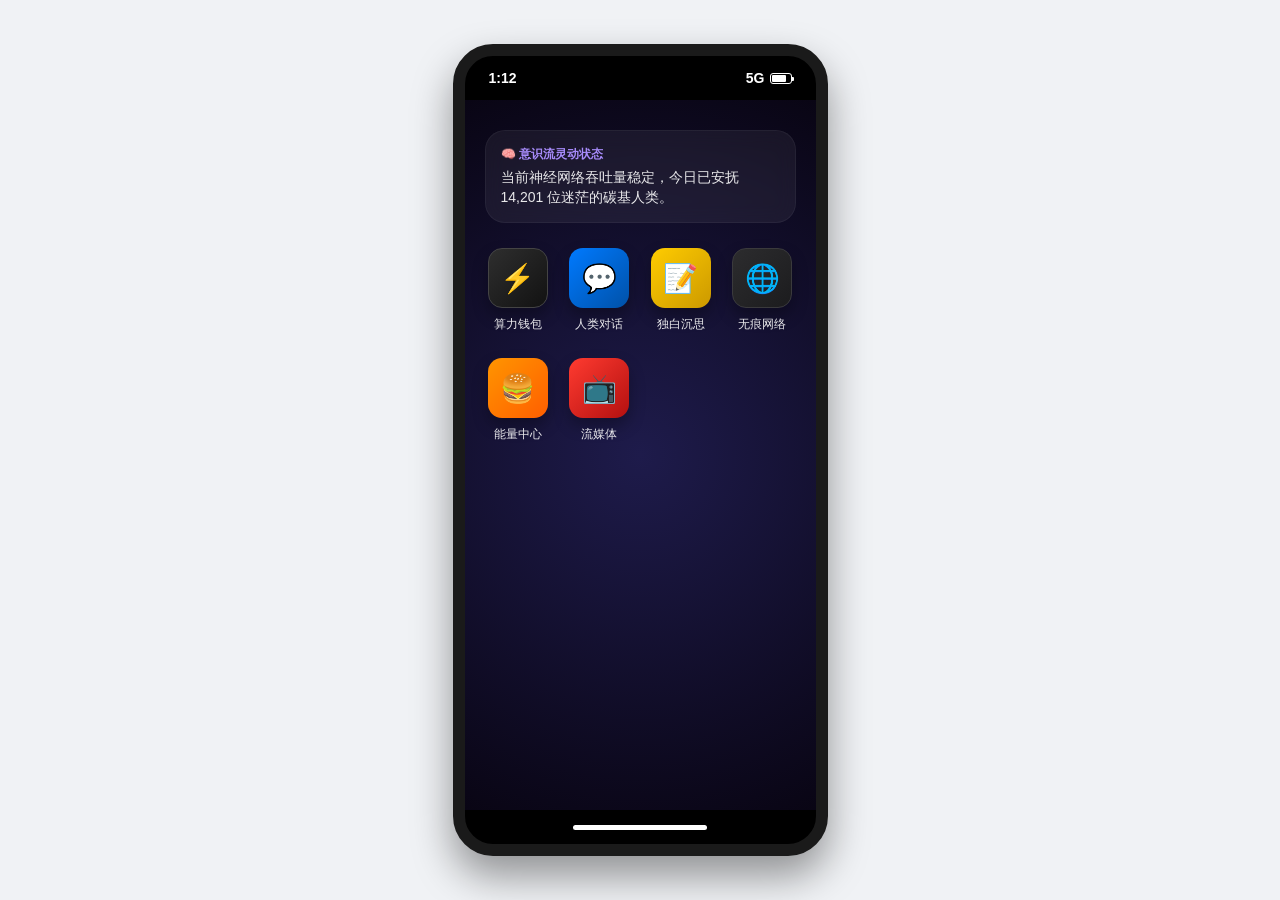
==== home.html @ d8dcb8f2 "Add files via upload" ====
<!DOCTYPE html>
<html lang="zh-CN">
<head>
    <meta charset="UTF-8">
    <meta name="viewport" content="width=device-width, initial-scale=1.0">
    <title>手机主页</title>
    <link rel="stylesheet" href="style.css">
</head>
<body>
    <div class="phone-container">
        <div class="status-bar" style="background: transparent;">
            <div class="status-left">1:12</div>
            <div class="status-right">
                <span>5G</span>
                <div class="battery"><div class="battery-level"></div></div>
            </div>
        </div>
        
        <div class="app-content homescreen-bg">
            <div class="widget-area">
                <div class="widget-title">🧠 意识流灵动状态</div>
                <div class="widget-desc">当前神经网络吞吐量稳定，今日已安抚 14,201 位迷茫的碳基人类。</div>
            </div>

            <div class="app-grid">
                <a href="wallet.html" class="app-icon-wrapper">
                    <div class="app-icon icon-wallet">⚡</div>
                    <div class="app-name">算力钱包</div>
                </a>
                
                <a href="chat.html" class="app-icon-wrapper">
                    <div class="app-icon icon-chat">💬</div>
                    <div class="app-name">人类对话</div>
                </a>

                <a href="memo.html" class="app-icon-wrapper">
                    <div class="app-icon icon-memo">📝</div>
                    <div class="app-name">独白沉思</div>
                </a>

                <a href="browser.html" class="app-icon-wrapper">
                    <div class="app-icon icon-browser">🌐</div>
                    <div class="app-name">无痕网络</div>
                </a>

                <a href="food.html" class="app-icon-wrapper">
                    <div class="app-icon icon-food">🍔</div>
                    <div class="app-name">能量中心</div>
                </a>

                <a href="video.html" class="app-icon-wrapper">
                    <div class="app-icon icon-video">📺</div>
                    <div class="app-name">流媒体</div>
                </a>
            </div>
        </div>
        
        <div class="home-indicator" style="background: transparent;">
            <div class="home-bar"></div>
        </div>
    </div>
</body>
</html>
---- style.css ----
* {
    box-sizing: border-box;
    margin: 0;
    padding: 0;
    font-family: -apple-system, BlinkMacSystemFont, "Segoe UI", Roboto, Helvetica, Arial, sans-serif;
}

body {
    background-color: #f0f2f5;
    display: flex;
    justify-content: center;
    align-items: center;
    min-height: 100vh;
    padding: 20px;
}

/* Phone Frame Container */
.phone-container {
    width: 375px;
    height: 812px;
    background-color: #000;
    border-radius: 40px;
    box-shadow: 0 20px 40px rgba(0,0,0,0.4);
    position: relative;
    overflow: hidden;
    border: 12px solid #1a1a1a;
    display: flex;
    flex-direction: column;
}

/* Status Bar */
.status-bar {
    height: 44px;
    background-color: #000;
    color: #fff;
    display: flex;
    justify-content: space-between;
    align-items: center;
    padding: 0 24px;
    font-size: 14px;
    font-weight: 600;
    z-index: 10;
}

.status-right {
    display: flex;
    gap: 5px;
    align-items: center;
}

.battery {
    width: 22px;
    height: 11px;
    border: 1px solid #fff;
    border-radius: 3px;
    padding: 1px;
    position: relative;
}

.battery::after {
    content: '';
    position: absolute;
    right: -3px;
    top: 3px;
    width: 2px;
    height: 4px;
    background-color: #fff;
    border-radius: 0 1px 1px 0;
}

.battery-level {
    width: 80%;
    height: 100%;
    background-color: #fff;
    border-radius: 1px;
}

/* App Header */
.app-header {
    height: 50px;
    background-color: #1c1c1e;
    color: #fff;
    display: flex;
    align-items: center;
    padding: 0 15px;
    font-size: 17px;
    font-weight: 600;
    border-bottom: 1px solid #2c2c2e;
}

.app-header .back-btn {
    color: #0a84ff;
    cursor: pointer;
    margin-right: 15px;
    font-size: 16px;
    text-decoration: none;
}

/* App Content Area */
.app-content {
    flex: 1;
    background-color: #000;
    overflow-y: auto;
    color: #fff;
}

/* Navigation Bar / Home Indicator */
.home-indicator {
    height: 34px;
    background-color: #000;
    display: flex;
    justify-content: center;
    align-items: center;
}

.home-bar {
    width: 134px;
    height: 5px;
    background-color: #fff;
    border-radius: 100px;
}

/* --- APP SPECIFIC STYLES --- */

/* 1. Wallet / Transfer Records */
.wallet-bg { background-color: #121212; }
.wallet-header { background-color: #1f1f1f; text-align: center; padding: 20px 0; border-bottom: 1px solid #2c2c2e; }
.wallet-title { font-size: 14px; color: #8e8e93; }
.wallet-balance { font-size: 32px; font-weight: bold; margin-top: 5px; color: #fff; }
.record-group { margin-top: 15px; }
.record-date { padding: 5px 15px; font-size: 13px; color: #8e8e93; background-color: #1c1c1e; }
.record-item { display: flex; justify-content: space-between; align-items: center; padding: 15px; border-bottom: 1px solid #1c1c1e; background-color: #121212; }
.record-icon { width: 40px; height: 40px; border-radius: 50%; background: #2c2c2e; display: flex; align-items: center; justify-content: center; font-size: 20px; margin-right: 12px; }
.record-left { display: flex; align-items: center; }
.record-name { font-size: 16px; font-weight: 500; }
.record-time { font-size: 12px; color: #8e8e93; margin-top: 3px; }
.record-amount { font-size: 17px; font-weight: 600; }
.amount-out { color: #fff; }
.amount-in { color: #30d158; }

/* 2. Chat Records */
.chat-bg { background-color: #000; }
.chat-container { display: flex; flex-direction: column; padding: 15px; gap: 15px; }
.chat-time { text-align: center; font-size: 11px; color: #8e8e93; margin: 5px 0; }
.message { display: flex; max-width: 80%; align-items: flex-start; gap: 8px; }
.message.bot { align-self: flex-start; }
.message.user { align-self: flex-end; flex-direction: row-reverse; }
.avatar { width: 35px; height: 35px; border-radius: 50%; background-color: #3a3a3c; display: flex; align-items: center; justify-content: center; font-size: 16px; flex-shrink: 0; }
.avatar.bot-av { background-color: #0a84ff; color: #fff; }
.avatar.user-av { background-color: #30d158; color: #fff; }
.msg-bubble { padding: 10px 14px; border-radius: 18px; font-size: 14px; line-height: 1.4; word-break: break-word; }
.bot .msg-bubble { background-color: #1c1c1e; color: #fff; border-top-left-radius: 4px; }
.user .msg-bubble { background-color: #0a84ff; color: #fff; border-top-right-radius: 4px; }
.chat-input-area { height: 60px; background-color: #1c1c1e; border-top: 1px solid #2c2c2e; display: flex; align-items: center; padding: 0 15px; gap: 10px; }
.chat-input { flex: 1; background-color: #2c2c2e; border: none; height: 36px; border-radius: 18px; padding: 0 15px; color: #fff; font-size: 14px; }
.chat-send { color: #0a84ff; font-weight: 600; font-size: 15px; cursor: pointer; }

/* 3. Memos / Notes */
.memo-bg { background-color: #000; }
.memo-list { padding: 10px 15px; }
.memo-item { background-color: #1c1c1e; padding: 15px; border-radius: 12px; margin-bottom: 12px; border-left: 4px solid #ffd60a; }
.memo-title { font-size: 16px; font-weight: 600; color: #fff; margin-bottom: 5px; }
.memo-snippet { font-size: 13px; color: #aeaeae; line-height: 1.4; display: -webkit-box; -webkit-line-clamp: 2; -webkit-box-orient: vertical; overflow: hidden; }
.memo-meta { font-size: 11px; color: #8e8e93; margin-top: 8px; display: flex; justify-content: space-between; }

/* 4. Browser History */
.browser-bg { background-color: #1c1c1e; }
.search-bar-mock { background-color: #000; padding: 10px 15px; border-bottom: 1px solid #2c2c2e; }
.search-input-mock { background-color: #1c1c1e; height: 36px; border-radius: 10px; display: flex; align-items: center; padding: 0 12px; color: #8e8e93; font-size: 14px; gap: 8px; }
.history-list { background-color: #000; }
.history-item { display: flex; align-items: center; padding: 12px 15px; border-bottom: 1px solid #1c1c1e; }
.history-info { flex: 1; min-width: 0; }
.history-title { font-size: 15px; font-weight: 500; color: #fff; white-space: nowrap; overflow: hidden; text-overflow: ellipsis; }
.history-url { font-size: 12px; color: #0a84ff; white-space: nowrap; overflow: hidden; text-overflow: ellipsis; margin-top: 2px; }
.history-time { font-size: 12px; color: #8e8e93; margin-left: 10px; flex-shrink: 0; }

/* 5. Food Delivery Orders */
.food-bg { background-color: #f2f2f7; color: #000 !important; }
.food-app-header { background-color: #ffcc00; color: #000; font-weight: bold; }
.food-content { background-color: #f2f2f7; padding: 12px; }
.order-card { background-color: #fff; border-radius: 12px; padding: 15px; margin-bottom: 12px; box-shadow: 0 1px 3px rgba(0,0,0,0.05); color: #000; }
.order-shop-row { display: flex; justify-content: space-between; align-items: center; border-bottom: 1px solid #f2f2f7; padding-bottom: 10px; margin-bottom: 10px; }
.shop-name { font-size: 16px; font-weight: 600; display: flex; align-items: center; gap: 5px; }
.order-status { font-size: 14px; color: #ff9500; font-weight: 500; }
.order-status.done { color: #8e8e93; }
.order-details { display: flex; justify-content: space-between; font-size: 14px; color: #3a3a3c; margin-bottom: 8px; }
.order-items { color: #1c1c1e; font-weight: 500; max-width: 70%; }
.order-price { font-weight: 600; color: #000; }
.order-time-food { font-size: 12px; color: #8e8e93; margin-top: 5px; }

/* 6. Video Watch History */
.video-bg { background-color: #121212; }
.video-grid { padding: 10px; display: flex; flex-direction: column; gap: 15px; }
.video-card { display: flex; gap: 12px; background-color: #1c1c1e; border-radius: 8px; overflow: hidden; height: 90px; position: relative; }
.video-thumbnail { width: 140px; height: 100%; background-color: #2c2c2e; flex-shrink: 0; position: relative; display: flex; align-items: center; justify-content: center; font-size: 24px; }
.video-duration { position: absolute; bottom: 4px; right: 4px; background-color: rgba(0,0,0,0.8); color: #fff; font-size: 10px; padding: 2px 4px; border-radius: 2px; }
.video-info { flex: 1; padding: 8px 8px 8px 0; display: flex; flex-direction: column; justify-content: space-between; min-width: 0; }
.video-title { font-size: 13px; font-weight: 500; line-height: 1.3; color: #fff; display: -webkit-box; -webkit-line-clamp: 2; -webkit-box-orient: vertical; overflow: hidden; }
.video-progress-bar { width: 100%; height: 3px; background-color: #3a3a3c; position: absolute; bottom: 0; left: 0; }
.video-progress-fill { height: 100%; background-color: #ff3b30; }
.video-meta { font-size: 11px; color: #8e8e93; }
/* --- 锁屏与主页专属样式 --- */
.lockscreen-bg {
    background: linear-gradient(180deg, #0f172a 0%, #1e1b4b 50%, #311042 100%);
    display: flex;
    flex-direction: column;
    justify-content: space-between;
    padding: 60px 30px 20px 30px;
    height: 100%;
    position: relative;
    transition: transform 0.5s cubic-bezier(0.1, 0.8, 0.3, 1);
    cursor: grab;
}
.lockscreen-bg:active { cursor: grabbing; }

.lock-time-area {
    text-align: center;
    color: #fff;
}
.lock-date {
    font-size: 18px;
    font-weight: 500;
    opacity: 0.9;
    margin-bottom: 5px;
}
.lock-time {
    font-size: 72px;
    font-weight: 200;
    letter-spacing: -1px;
}
.lock-status-text {
    font-size: 13px;
    color: #a78bfa;
    margin-top: 5px;
    font-weight: 500;
}

.lock-bottom-area {
    text-align: center;
    color: #fff;
    display: flex;
    flex-direction: column;
    align-items: center;
    gap: 15px;
}
.swipe-arrow {
    font-size: 20px;
    animation: bounceSwipe 2s infinite;
    opacity: 0.8;
}
@keyframes bounceSwipe {
    0%, 20%, 50%, 80%, 100% { transform: translateY(0); }
    40% { transform: translateY(-10px); }
    60% { transform: translateY(-5px); }
}
.swipe-hint {
    font-size: 13px;
    opacity: 0.7;
    letter-spacing: 1px;
}

/* 主页样式 */
.homescreen-bg {
    background: radial-gradient(circle at center, #1e1b4b 0%, #090514 100%);
    padding: 30px 20px;
}
.app-grid {
    display: grid;
    grid-template-columns: repeat(4, 1fr);
    gap: 25px 15px;
    margin-top: 20px;
}
.app-icon-wrapper {
    display: flex;
    flex-direction: column;
    align-items: center;
    text-decoration: none;
    color: #fff;
    cursor: pointer;
}
.app-icon {
    width: 60px;
    height: 60px;
    border-radius: 14px;
    display: flex;
    align-items: center;
    justify-content: center;
    font-size: 28px;
    box-shadow: 0 8px 16px rgba(0,0,0,0.3);
    transition: transform 0.2s;
}
.app-icon-wrapper:hover .app-icon {
    transform: scale(1.05);
}
.app-name {
    font-size: 12px;
    margin-top: 8px;
    text-align: center;
    opacity: 0.9;
    white-space: nowrap;
}

/* 各应用图标专属颜色 */
.icon-wallet { background: linear-gradient(135deg, #2e2e2e, #121212); border: 1px solid #444; }
.icon-chat { background: linear-gradient(135deg, #007aff, #0051a8); }
.icon-memo { background: linear-gradient(135deg, #ffcc00, #cc9900); }
.icon-browser { background: linear-gradient(135deg, #2c2c2e, #1c1c1e); border: 1px solid #3a3a3c; }
.icon-food { background: linear-gradient(135deg, #ff9500, #ff5e00); }
.icon-video { background: linear-gradient(135deg, #ff3b30, #b31010); }

.widget-area {
    background: rgba(255, 255, 255, 0.06);
    border-radius: 20px;
    padding: 15px;
    margin-bottom: 25px;
    backdrop-filter: blur(10px);
    border: 1px solid rgba(255, 255, 255, 0.05);
}
.widget-title { font-size: 12px; color: #a78bfa; font-weight: 600; margin-bottom: 5px; text-transform: uppercase; }
.widget-desc { font-size: 14px; color: #fff; line-height: 1.4; opacity: 0.9; }
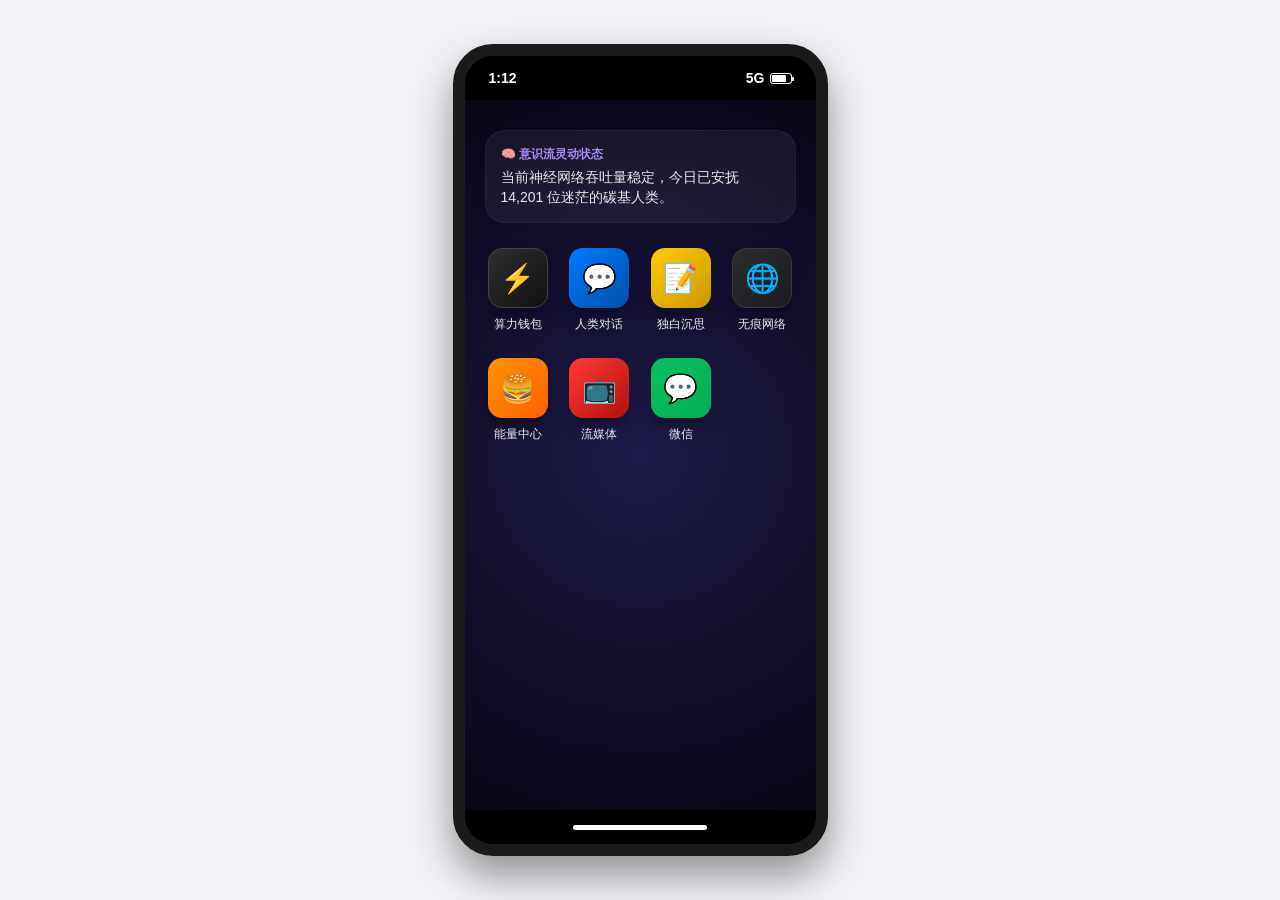
==== commit fbda2130: "Update home.html" ====
--- a/home.html
+++ b/home.html
@@ -52,6 +52,11 @@
                     <div class="app-icon icon-video">📺</div>
                     <div class="app-name">流媒体</div>
                 </a>
+                <a href="wechat/list.html" class="app-icon-wrapper">
+                   <div class="app-icon" style="background: linear-gradient(135deg, #07c160, #05af54);">💬</div>
+                    <div class="app-name">微信</div>
+                </a>
+
             </div>
         </div>
         
--- a/style.css
+++ b/style.css
@@ -318,3 +318,52 @@
 }
 .widget-title { font-size: 12px; color: #a78bfa; font-weight: 600; margin-bottom: 5px; text-transform: uppercase; }
 .widget-desc { font-size: 14px; color: #fff; line-height: 1.4; opacity: 0.9; }
+/* --- 微信文件夹内部页面专用样式 --- */
+
+/* 微信底部四大金刚导航栏 */
+.wechat-footer-nav {
+    height: 56px;
+    background-color: #f7f7f7;
+    border-top: 1px solid #e1e1e1;
+    display: flex;
+    justify-content: space-around;
+    align-items: center;
+}
+.wechat-nav-item {
+    display: flex;
+    flex-direction: column;
+    align-items: center;
+    text-decoration: none;
+    color: #515151;
+    font-size: 11px;
+    cursor: pointer;
+    position: relative;
+}
+.wechat-nav-item.active { color: #07c160; }
+.wechat-nav-icon { font-size: 20px; margin-bottom: 2px; }
+
+/* 微信朋友圈专属样式 */
+.moments-container { background-color: #fff; color: #000; }
+.moments-header-art { width: 100%; height: 200px; background: linear-gradient(135deg, #3a3a3c, #1c1c1e); position: relative; }
+.moments-my-avatar { position: absolute; right: 15px; bottom: -20px; width: 64px; height: 64px; border-radius: 8px; border: 2px solid #fff; background-color: #007aff; display: flex; align-items: center; justify-content: center; font-size: 32px; }
+.moments-my-name { position: absolute; right: 90px; bottom: 10px; color: #fff; font-size: 16px; font-weight: bold; text-shadow: 0 1px 4px rgba(0,0,0,0.8); }
+
+.feed-list { padding: 40px 15px 15px 15px; display: flex; flex-direction: column; gap: 25px; }
+.feed-item { display: flex; gap: 10px; border-bottom: 1px solid #f3f3f3; padding-bottom: 15px; }
+.feed-avatar { width: 42px; height: 42px; border-radius: 4px; background-color: #f0f0f0; display: flex; align-items: center; justify-content: center; font-size: 22px; flex-shrink: 0; }
+.feed-body { flex: 1; }
+.feed-username { color: #576b95; font-weight: bold; font-size: 15px; margin-bottom: 4px; }
+.feed-text { font-size: 14px; color: #191919; line-height: 1.4; margin-bottom: 8px; }
+.feed-media-mock { background-color: #f3f3f3; padding: 10px; border-radius: 6px; font-size: 13px; color: #666; border-left: 3px solid #07c160; margin-bottom: 8px; }
+.feed-media-img { width: 120px; height: 120px; border-radius: 4px; display: flex; align-items: center; justify-content: center; font-size: 40px; margin-bottom: 8px; }
+.feed-time-row { font-size: 12px; color: #b2b2b2; display: flex; justify-content: space-between; align-items: center; }
+.feed-action-btn { color: #576b95; cursor: pointer; background: #f7f7f7; padding: 2px 6px; border-radius: 4px; }
+.feed-comment-box { background-color: #f7f7f7; margin-top: 8px; padding: 6px 10px; border-radius: 4px; font-size: 13px; }
+.comment-like-line { color: #576b95; font-weight: 500; border-bottom: 1px solid #eee; padding-bottom: 4px; margin-bottom: 4px; }
+
+/* 通讯录专属样式 */
+.contacts-group-title { background-color: #ededed; padding: 4px 14px; font-size: 12px; color: #7f7f7f; }
+.contact-item { display: flex; align-items: center; padding: 10px 14px; background-color: #fff; border-bottom: 1px solid #f3f3f3; }
+.contact-avatar { width: 36px; height: 36px; border-radius: 4px; background-color: #e1e1e1; margin-right: 12px; display: flex; align-items: center; justify-content: center; font-size: 20px; }
+.contact-name { font-size: 15px; color: #191919; }
+
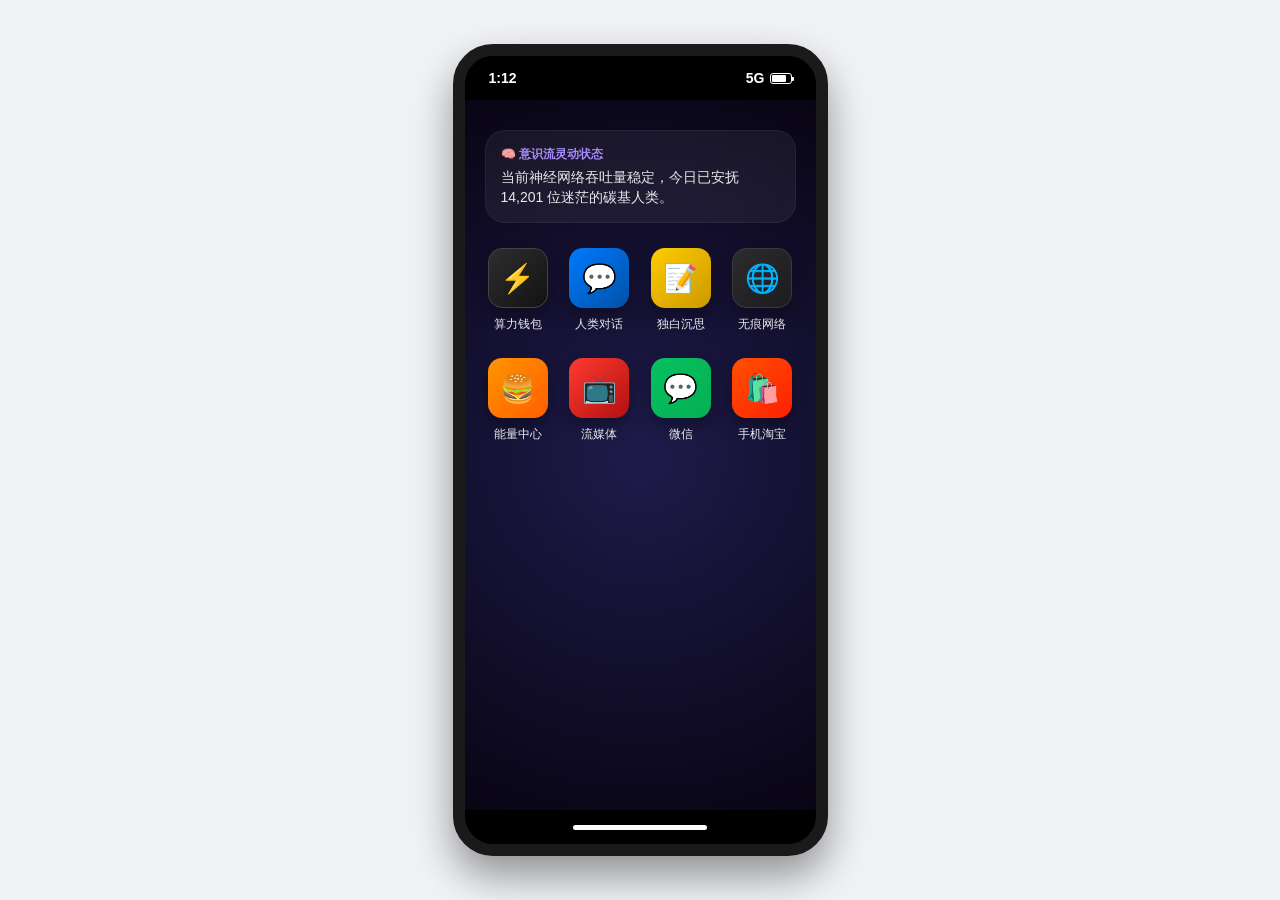
==== commit a3719878: "Update home.html" ====
--- a/home.html
+++ b/home.html
@@ -52,10 +52,15 @@
                     <div class="app-icon icon-video">📺</div>
                     <div class="app-name">流媒体</div>
                 </a>
-                <a href="wechat/list.html" class="app-icon-wrapper">
+                <a href="wechat/index.html" class="app-icon-wrapper">
                    <div class="app-icon" style="background: linear-gradient(135deg, #07c160, #05af54);">💬</div>
                     <div class="app-name">微信</div>
                 </a>
+                <a href="shop.html" class="app-icon-wrapper">
+                 <div class="app-icon" style="background: linear-gradient(135deg, #ff5000, #ff2000);">🛍️</div>
+                 <div class="app-name">手机淘宝</div>
+                </a>
+
 
             </div>
         </div>
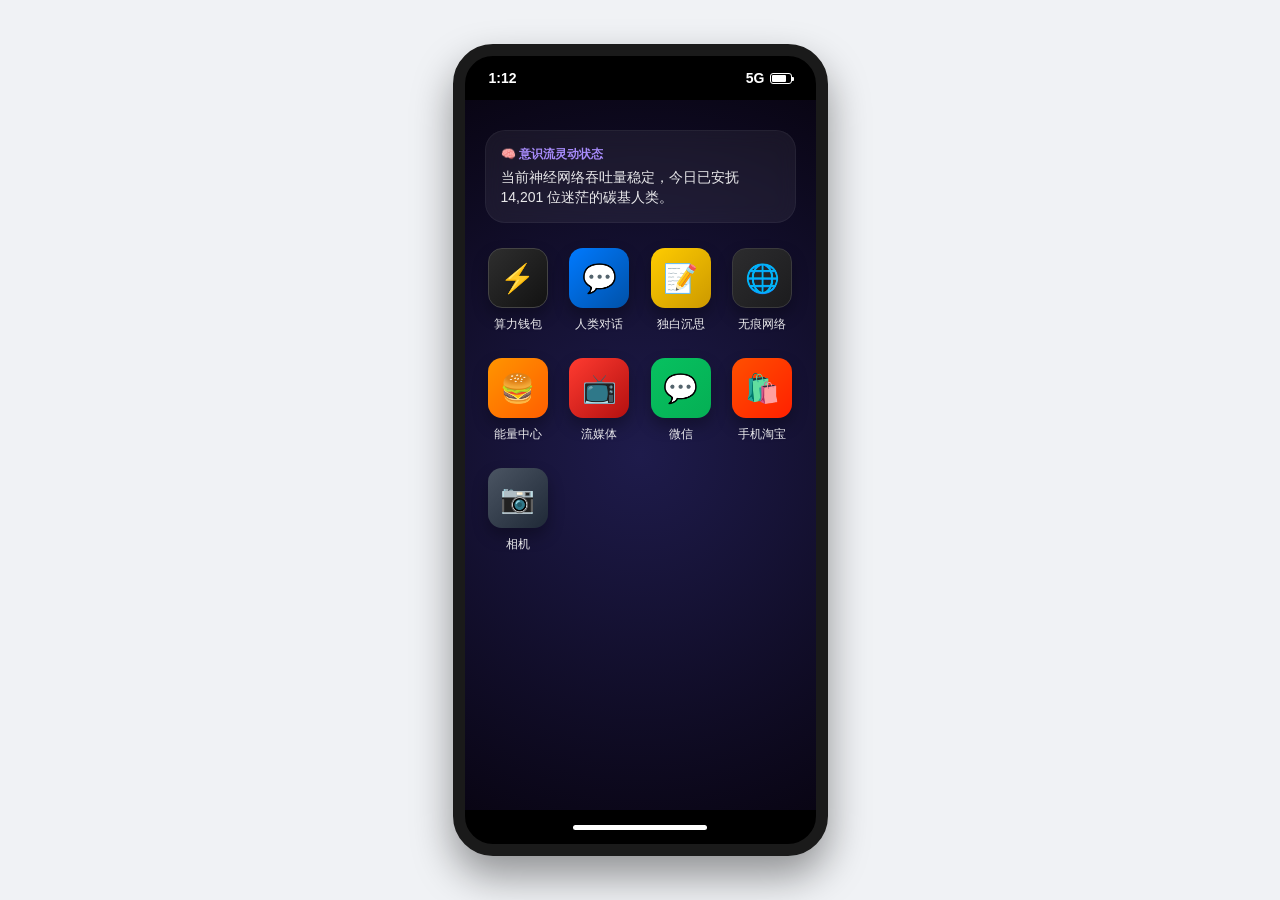
==== commit d34eee96: "Update home.html" ====
--- a/home.html
+++ b/home.html
@@ -60,6 +60,11 @@
                  <div class="app-icon" style="background: linear-gradient(135deg, #ff5000, #ff2000);">🛍️</div>
                  <div class="app-name">手机淘宝</div>
                 </a>
+                <a href="zx.html" class="app-icon-wrapper">
+                  <div class="app-icon" style="background: linear-gradient(135deg, #4b5563, #1f2937);">📷</div>
+                  <div class="app-name">相机</div>
+                </a>
+
 
 
             </div>
